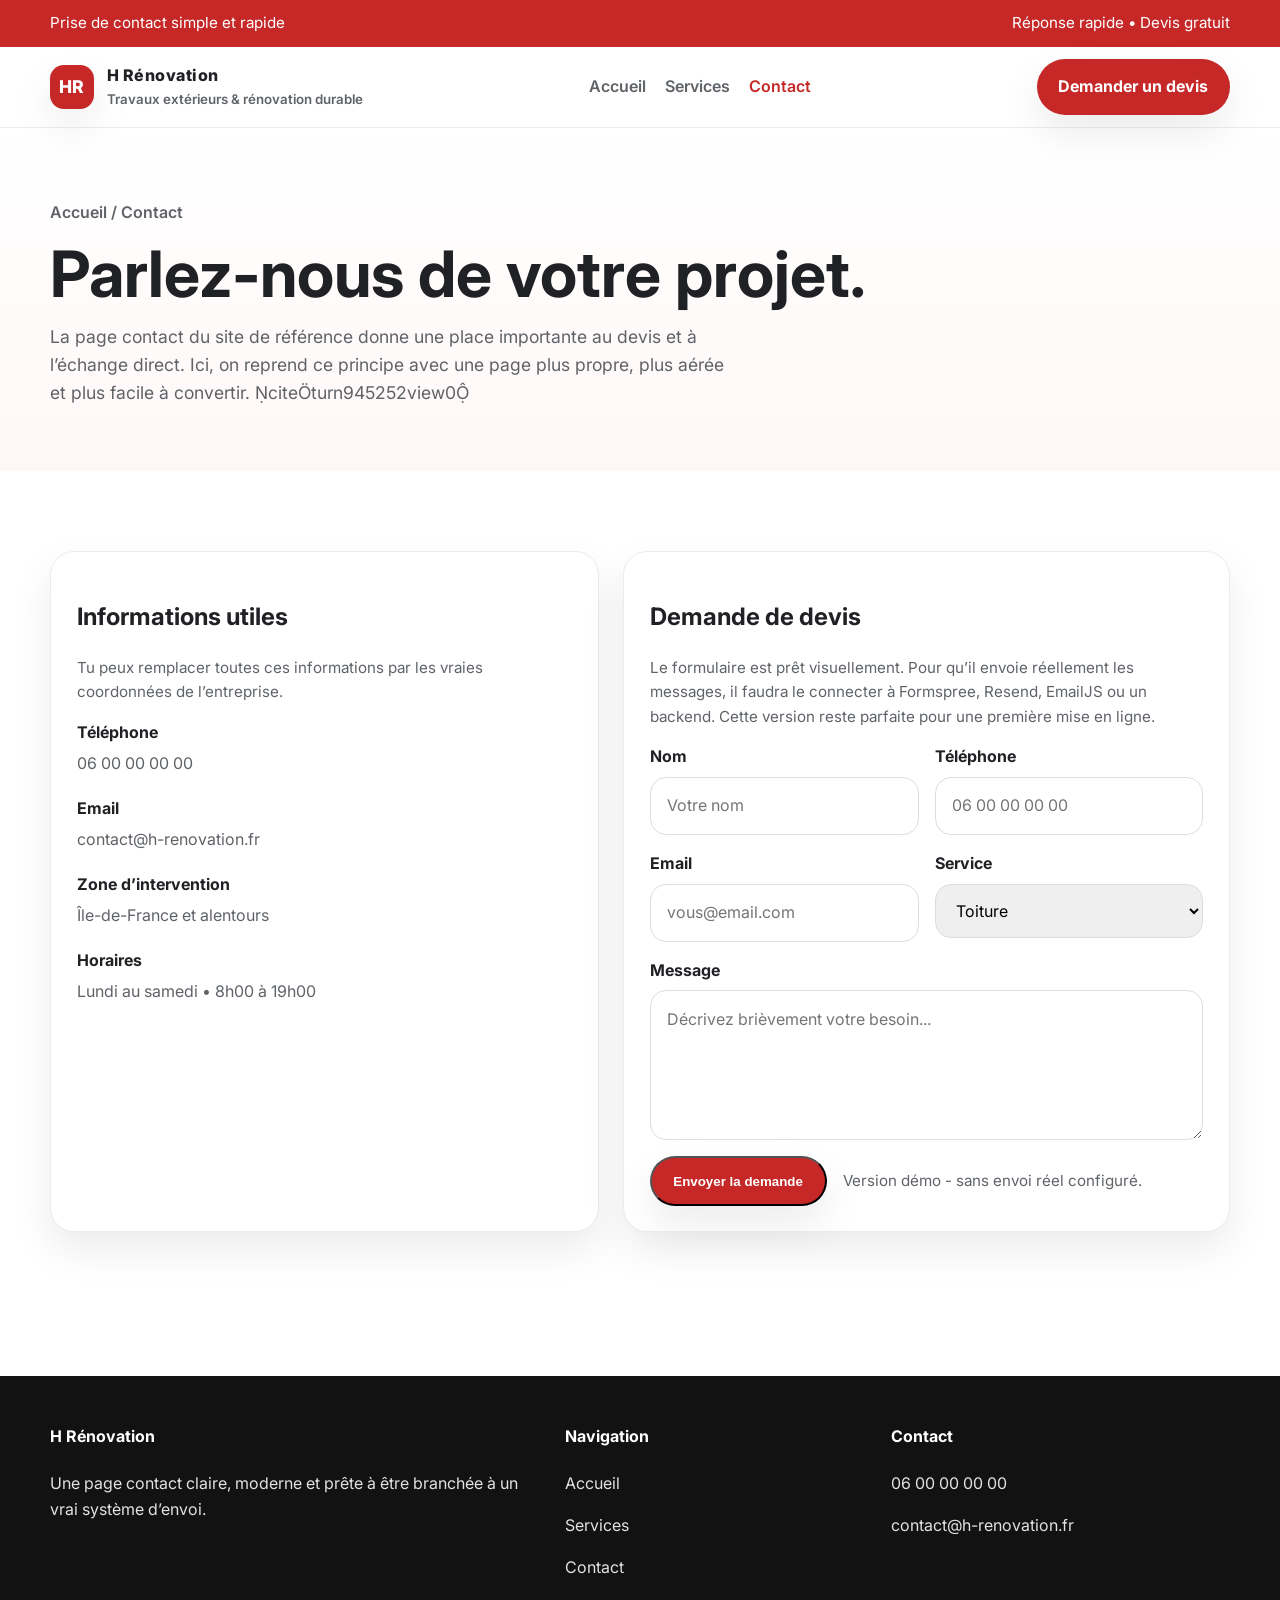
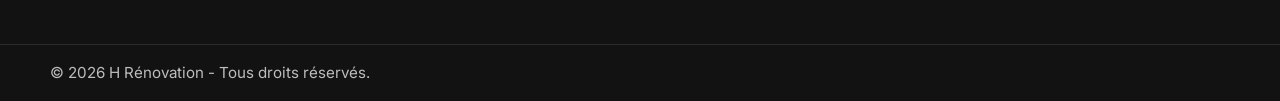
==== contact.html @ 1f2cc029 "Ajout du nouveau site vitrine" ====
<!DOCTYPE html>
<html lang="fr">
<head>
  <meta charset="UTF-8" />
  <meta name="viewport" content="width=device-width, initial-scale=1.0" />
  <title>H Rénovation | Contact</title>
  <meta name="description" content="Contactez H Rénovation pour obtenir un devis ou échanger sur votre projet." />
  <link rel="preconnect" href="https://fonts.googleapis.com">
  <link rel="preconnect" href="https://fonts.gstatic.com" crossorigin>
  <link href="https://fonts.googleapis.com/css2?family=Inter:wght@400;500;600;700;800&display=swap" rel="stylesheet">
  <link rel="stylesheet" href="style.css" />
</head>
<body>
  <div class="topbar">
    <div class="container topbar-inner">
      <span>Prise de contact simple et rapide</span>
      <span>Réponse rapide • Devis gratuit</span>
    </div>
  </div>

  <header class="site-header">
    <div class="container navbar">
      <a class="logo" href="index.html">
        <span class="logo-badge">HR</span>
        <span>
          H Rénovation
          <small>Travaux extérieurs & rénovation durable</small>
        </span>
      </a>
      <button class="menu-toggle" aria-label="Ouvrir le menu">☰</button>
      <nav class="nav-links">
        <a href="index.html">Accueil</a>
        <a href="services.html">Services</a>
        <a class="active" href="contact.html">Contact</a>
      </nav>
      <a class="btn nav-cta" href="contact.html">Demander un devis</a>
    </div>
  </header>

  <main>
    <section class="page-hero">
      <div class="container">
        <div class="breadcrumb">Accueil / Contact</div>
        <h1>Parlez-nous de votre projet.</h1>
        <p>La page contact du site de référence donne une place importante au devis et à l’échange direct. Ici, on reprend ce principe avec une page plus propre, plus aérée et plus facile à convertir. citeturn945252view0</p>
      </div>
    </section>

    <section class="section">
      <div class="container contact-layout">
        <div class="contact-card">
          <h2>Informations utiles</h2>
          <p class="note">Tu peux remplacer toutes ces informations par les vraies coordonnées de l’entreprise.</p>

          <div class="contact-item">
            <strong>Téléphone</strong>
            <a href="tel:+33600000000">06 00 00 00 00</a>
          </div>

          <div class="contact-item">
            <strong>Email</strong>
            <a href="mailto:contact@h-renovation.fr">contact@h-renovation.fr</a>
          </div>

          <div class="contact-item">
            <strong>Zone d’intervention</strong>
            <span>Île-de-France et alentours</span>
          </div>

          <div class="contact-item">
            <strong>Horaires</strong>
            <span>Lundi au samedi • 8h00 à 19h00</span>
          </div>
        </div>

        <div class="form-card">
          <h2>Demande de devis</h2>
          <p class="note">Le formulaire est prêt visuellement. Pour qu’il envoie réellement les messages, il faudra le connecter à Formspree, Resend, EmailJS ou un backend. Cette version reste parfaite pour une première mise en ligne. </p>

          <form>
            <div class="form-grid">
              <div class="form-group">
                <label for="nom">Nom</label>
                <input id="nom" type="text" placeholder="Votre nom" />
              </div>
              <div class="form-group">
                <label for="tel">Téléphone</label>
                <input id="tel" type="tel" placeholder="06 00 00 00 00" />
              </div>
              <div class="form-group">
                <label for="email">Email</label>
                <input id="email" type="email" placeholder="vous@email.com" />
              </div>
              <div class="form-group">
                <label for="service">Service</label>
                <select id="service">
                  <option>Toiture</option>
                  <option>Façade</option>
                  <option>Isolation</option>
                  <option>Autre demande</option>
                </select>
              </div>
              <div class="form-group full">
                <label for="message">Message</label>
                <textarea id="message" placeholder="Décrivez brièvement votre besoin..."></textarea>
              </div>
            </div>
            <div style="margin-top:1rem; display:flex; gap:1rem; align-items:center; flex-wrap:wrap;">
              <button class="btn" type="submit">Envoyer la demande</button>
              <span class="note">Version démo - sans envoi réel configuré.</span>
            </div>
          </form>
        </div>
      </div>
    </section>
  </main>

  <footer class="site-footer">
    <div class="container footer-grid">
      <div>
        <h4>H Rénovation</h4>
        <p>Une page contact claire, moderne et prête à être branchée à un vrai système d’envoi.</p>
      </div>
      <div>
        <h4>Navigation</h4>
        <p><a href="index.html">Accueil</a></p>
        <p><a href="services.html">Services</a></p>
        <p><a href="contact.html">Contact</a></p>
      </div>
      <div>
        <h4>Contact</h4>
        <p>06 00 00 00 00</p>
        <p>contact@h-renovation.fr</p>
      </div>
    </div>
    <div class="footer-bottom">
      <div class="container">© <span data-year></span> H Rénovation - Tous droits réservés.</div>
    </div>
  </footer>

  <script src="script.js"></script>
</body>
</html>
---- style.css ----
:root {
  --red: #c62828;
  --red-dark: #a61f1f;
  --red-soft: #fdecec;
  --white: #ffffff;
  --text: #202124;
  --muted: #5f6368;
  --border: #ececec;
  --shadow: 0 18px 40px rgba(0,0,0,0.08);
  --radius: 20px;
  --container: 1180px;
}

* { box-sizing: border-box; }
html { scroll-behavior: smooth; }
body {
  margin: 0;
  font-family: Inter, Arial, Helvetica, sans-serif;
  color: var(--text);
  background: var(--white);
  line-height: 1.6;
}

a { color: inherit; text-decoration: none; }
img { max-width: 100%; display: block; }

.container {
  width: min(var(--container), calc(100% - 2rem));
  margin: 0 auto;
}

.topbar {
  background: var(--red);
  color: #fff;
  font-size: 0.95rem;
}
.topbar-inner {
  display: flex;
  justify-content: space-between;
  gap: 1rem;
  padding: 0.7rem 0;
  flex-wrap: wrap;
}

.site-header {
  position: sticky;
  top: 0;
  z-index: 50;
  background: rgba(255,255,255,0.95);
  backdrop-filter: blur(10px);
  border-bottom: 1px solid var(--border);
}

.navbar {
  display: flex;
  align-items: center;
  justify-content: space-between;
  min-height: 80px;
  gap: 1rem;
}

.logo {
  display: flex;
  align-items: center;
  gap: 0.8rem;
  font-weight: 800;
  letter-spacing: 0.03em;
}
.logo-badge {
  width: 44px;
  height: 44px;
  border-radius: 14px;
  background: var(--red);
  color: #fff;
  display: grid;
  place-items: center;
  font-size: 1.1rem;
  box-shadow: var(--shadow);
}
.logo small {
  display: block;
  color: var(--muted);
  font-weight: 600;
  letter-spacing: normal;
}

.nav-links {
  display: flex;
  align-items: center;
  gap: 1.2rem;
}
.nav-links a {
  font-weight: 600;
  color: var(--muted);
}
.nav-links a.active,
.nav-links a:hover {
  color: var(--red);
}

.btn,
.btn-outline {
  display: inline-flex;
  align-items: center;
  justify-content: center;
  gap: 0.55rem;
  border-radius: 999px;
  padding: 0.95rem 1.35rem;
  font-weight: 700;
  transition: 0.25s ease;
}
.btn {
  background: var(--red);
  color: #fff;
  box-shadow: var(--shadow);
}
.btn:hover { background: var(--red-dark); transform: translateY(-1px); }
.btn-outline {
  border: 1px solid var(--red);
  color: var(--red);
  background: #fff;
}
.btn-outline:hover { background: var(--red-soft); }

.menu-toggle {
  display: none;
  border: 0;
  background: transparent;
  font-size: 1.6rem;
}

.hero {
  padding: 5.5rem 0 4rem;
  background:
    radial-gradient(circle at top right, rgba(198,40,40,0.12), transparent 25%),
    linear-gradient(180deg, #fff 0%, #fff7f7 100%);
}
.hero-grid {
  display: grid;
  grid-template-columns: 1.1fr 0.9fr;
  align-items: center;
  gap: 2rem;
}
.eyebrow {
  display: inline-flex;
  align-items: center;
  gap: 0.55rem;
  background: var(--red-soft);
  color: var(--red);
  border-radius: 999px;
  padding: 0.45rem 0.9rem;
  font-weight: 700;
  margin-bottom: 1rem;
}
.hero h1,
.page-hero h1 {
  font-size: clamp(2.3rem, 5vw, 4.2rem);
  line-height: 1.05;
  margin: 0 0 1rem;
}
.hero p,
.page-hero p {
  font-size: 1.1rem;
  color: var(--muted);
  margin: 0 0 1.5rem;
  max-width: 62ch;
}
.hero-actions { display: flex; gap: 1rem; flex-wrap: wrap; margin-bottom: 1.5rem; }
.hero-stats {
  display: grid;
  grid-template-columns: repeat(3, minmax(0,1fr));
  gap: 1rem;
  margin-top: 2rem;
}
.stat-card {
  background: #fff;
  border: 1px solid var(--border);
  padding: 1.2rem;
  border-radius: 18px;
  box-shadow: var(--shadow);
}
.stat-card strong { display: block; font-size: 1.5rem; color: var(--red); }
.stat-card span { color: var(--muted); font-size: 0.96rem; }

.hero-panel {
  background: #fff;
  border: 1px solid var(--border);
  border-radius: 28px;
  padding: 1.4rem;
  box-shadow: var(--shadow);
}
.hero-image {
  border-radius: 22px;
  min-height: 440px;
  background:
    linear-gradient(160deg, rgba(198,40,40,0.88), rgba(56,10,10,0.72)),
    url('https://images.unsplash.com/photo-1504307651254-35680f356dfd?auto=format&fit=crop&w=1200&q=80') center/cover;
  position: relative;
  overflow: hidden;
  display: flex;
  align-items: end;
  padding: 1.3rem;
}
.floating-note {
  background: rgba(255,255,255,0.92);
  border-radius: 18px;
  padding: 1rem 1.1rem;
  max-width: 300px;
}
.floating-note strong { display: block; margin-bottom: 0.25rem; }
.floating-note span { color: var(--muted); font-size: 0.95rem; }

.section { padding: 5rem 0; }
.section-head {
  display: flex;
  justify-content: space-between;
  align-items: end;
  gap: 1rem;
  margin-bottom: 2rem;
  flex-wrap: wrap;
}
.section-head h2 {
  font-size: clamp(1.8rem, 3vw, 2.7rem);
  margin: 0 0 0.4rem;
}
.section-head p { margin: 0; color: var(--muted); max-width: 60ch; }

.cards-3 {
  display: grid;
  grid-template-columns: repeat(3, minmax(0,1fr));
  gap: 1.4rem;
}
.card {
  background: #fff;
  border: 1px solid var(--border);
  border-radius: var(--radius);
  padding: 1.5rem;
  box-shadow: var(--shadow);
}
.card-icon {
  width: 54px;
  height: 54px;
  border-radius: 16px;
  display: grid;
  place-items: center;
  background: var(--red-soft);
  color: var(--red);
  font-size: 1.35rem;
  margin-bottom: 1rem;
}
.card h3 { margin: 0 0 0.7rem; }
.card p { margin: 0 0 1rem; color: var(--muted); }
.list {
  list-style: none;
  padding: 0;
  margin: 0;
}
.list li { padding: 0.35rem 0; color: var(--muted); }
.list li::before {
  content: "✓";
  color: var(--red);
  font-weight: 800;
  margin-right: 0.55rem;
}

.split {
  display: grid;
  grid-template-columns: 0.95fr 1.05fr;
  gap: 1.8rem;
  align-items: center;
}
.visual-box {
  min-height: 380px;
  border-radius: 28px;
  background:
    linear-gradient(150deg, rgba(198,40,40,0.16), rgba(198,40,40,0.04)),
    url('https://images.unsplash.com/photo-1517581177682-a085bb7ffb15?auto=format&fit=crop&w=1200&q=80') center/cover;
  box-shadow: var(--shadow);
}
.benefit-grid {
  display: grid;
  grid-template-columns: repeat(2, minmax(0,1fr));
  gap: 1rem;
  margin-top: 1.4rem;
}
.benefit {
  border: 1px solid var(--border);
  border-radius: 18px;
  padding: 1rem;
  background: #fff;
}
.benefit strong { display: block; margin-bottom: 0.35rem; }
.benefit span { color: var(--muted); }

.cta {
  padding: 4rem 0;
}
.cta-box {
  background: linear-gradient(135deg, var(--red), #8d1e1e);
  color: #fff;
  border-radius: 32px;
  padding: 2.2rem;
  display: flex;
  justify-content: space-between;
  gap: 1.2rem;
  align-items: center;
  flex-wrap: wrap;
  box-shadow: var(--shadow);
}
.cta-box p { margin: 0.5rem 0 0; color: rgba(255,255,255,0.88); }
.cta-box .btn-outline {
  border-color: rgba(255,255,255,0.45);
  color: #fff;
  background: transparent;
}
.cta-box .btn-outline:hover { background: rgba(255,255,255,0.1); }

.page-hero {
  padding: 4.5rem 0 2.5rem;
  background: linear-gradient(180deg, #fff, #fff7f7);
}
.breadcrumb {
  color: var(--muted);
  font-weight: 600;
  margin-bottom: 0.9rem;
}

.service-grid {
  display: grid;
  grid-template-columns: repeat(2, minmax(0,1fr));
  gap: 1.4rem;
}
.service-card {
  border: 1px solid var(--border);
  border-radius: 22px;
  overflow: hidden;
  background: #fff;
  box-shadow: var(--shadow);
}
.service-card .service-top {
  padding: 1.5rem;
  background: linear-gradient(180deg, #fff, #fff7f7);
  border-bottom: 1px solid var(--border);
}
.service-card .service-body { padding: 1.5rem; }
.service-chip {
  display: inline-block;
  color: var(--red);
  background: var(--red-soft);
  border-radius: 999px;
  padding: 0.35rem 0.7rem;
  font-size: 0.9rem;
  font-weight: 700;
  margin-bottom: 0.9rem;
}

.contact-layout {
  display: grid;
  grid-template-columns: 0.95fr 1.05fr;
  gap: 1.5rem;
}
.contact-card,
.form-card {
  background: #fff;
  border: 1px solid var(--border);
  border-radius: 24px;
  padding: 1.6rem;
  box-shadow: var(--shadow);
}
.contact-item { margin-bottom: 1.2rem; }
.contact-item strong { display: block; margin-bottom: 0.35rem; }
.contact-item span, .contact-item a { color: var(--muted); }
.form-grid {
  display: grid;
  grid-template-columns: repeat(2, minmax(0,1fr));
  gap: 1rem;
}
.form-group { display: flex; flex-direction: column; gap: 0.45rem; }
.form-group.full { grid-column: 1 / -1; }
label { font-weight: 700; }
input, textarea, select {
  width: 100%;
  padding: 0.95rem 1rem;
  border-radius: 16px;
  border: 1px solid #ddd;
  font: inherit;
  outline: none;
}
input:focus, textarea:focus, select:focus {
  border-color: var(--red);
  box-shadow: 0 0 0 4px rgba(198,40,40,0.08);
}
textarea { min-height: 150px; resize: vertical; }
.note {
  color: var(--muted);
  font-size: 0.95rem;
}

.site-footer {
  margin-top: 4rem;
  background: #121212;
  color: rgba(255,255,255,0.88);
}
.footer-grid {
  display: grid;
  grid-template-columns: 1.3fr 0.8fr 0.9fr;
  gap: 1.6rem;
  padding: 3rem 0;
}
.site-footer h4 { color: #fff; margin-top: 0; }
.site-footer a { color: rgba(255,255,255,0.88); }
.site-footer a:hover { color: #fff; }
.footer-bottom {
  border-top: 1px solid rgba(255,255,255,0.1);
  padding: 1rem 0;
  color: rgba(255,255,255,0.72);
  font-size: 0.95rem;
}

@media (max-width: 980px) {
  .hero-grid,
  .split,
  .contact-layout,
  .cards-3,
  .footer-grid,
  .service-grid {
    grid-template-columns: 1fr;
  }

  .nav-links {
    position: absolute;
    top: 80px;
    left: 1rem;
    right: 1rem;
    background: #fff;
    border: 1px solid var(--border);
    border-radius: 20px;
    box-shadow: var(--shadow);
    flex-direction: column;
    align-items: flex-start;
    padding: 1rem;
    display: none;
  }
  .nav-links.open { display: flex; }
  .menu-toggle { display: block; }
  .nav-cta { display: none; }
}

@media (max-width: 720px) {
  .hero-stats,
  .form-grid,
  .benefit-grid {
    grid-template-columns: 1fr;
  }

  .hero { padding-top: 4rem; }
  .section, .cta { padding: 3.2rem 0; }
  .hero-panel, .card, .contact-card, .form-card, .service-card { border-radius: 18px; }
}
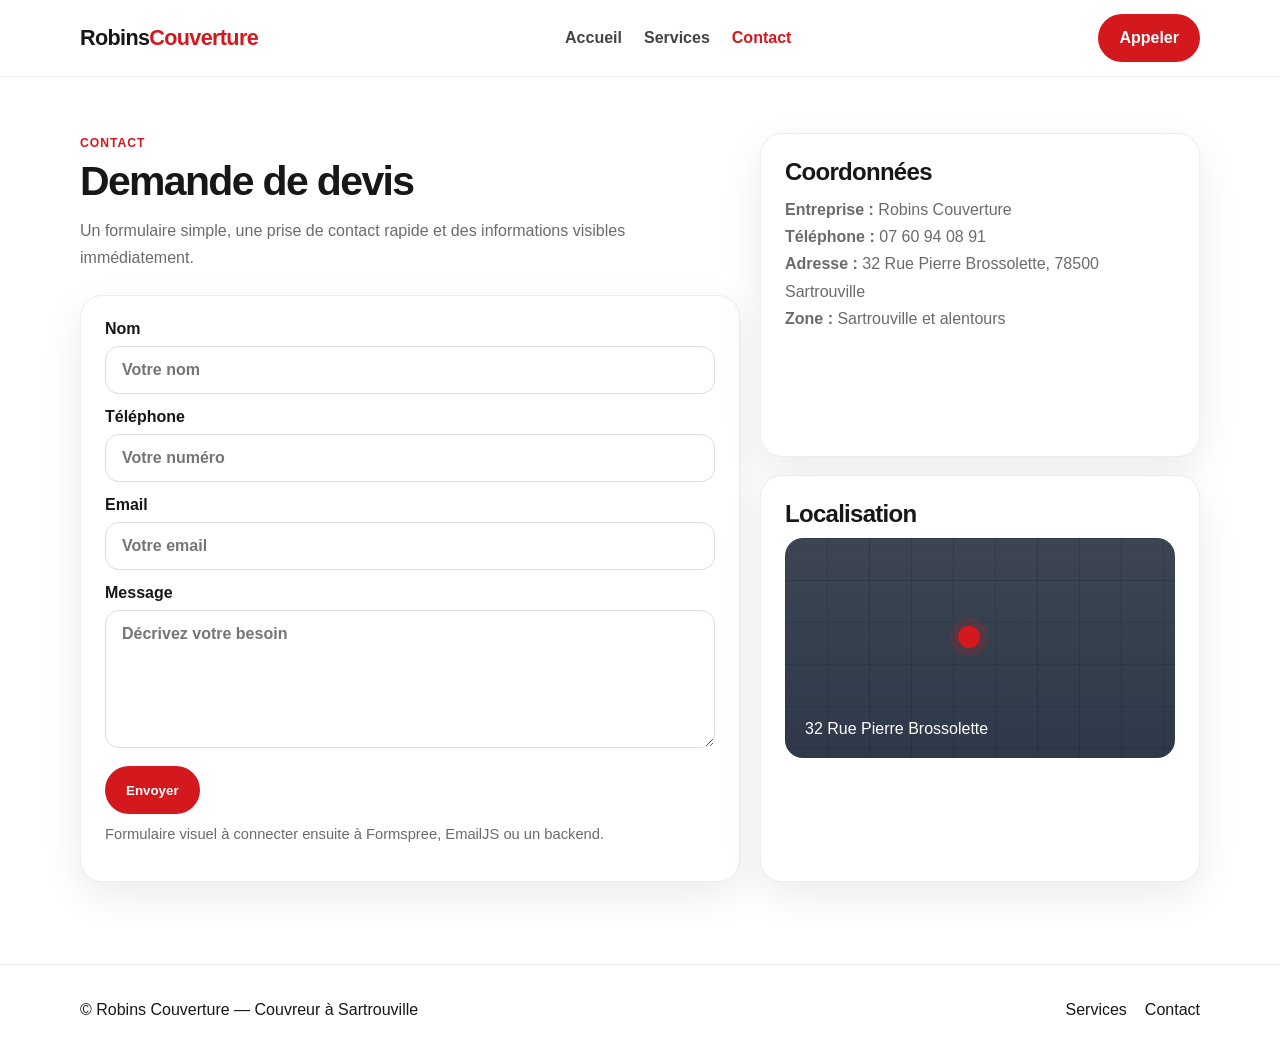
==== commit 912acb16: "Nouveau site Robins Couverture" ====
--- a/contact.html
+++ b/contact.html
@@ -3,141 +3,74 @@
 <head>
   <meta charset="UTF-8" />
   <meta name="viewport" content="width=device-width, initial-scale=1.0" />
-  <title>H Rénovation | Contact</title>
-  <meta name="description" content="Contactez H Rénovation pour obtenir un devis ou échanger sur votre projet." />
-  <link rel="preconnect" href="https://fonts.googleapis.com">
-  <link rel="preconnect" href="https://fonts.gstatic.com" crossorigin>
-  <link href="https://fonts.googleapis.com/css2?family=Inter:wght@400;500;600;700;800&display=swap" rel="stylesheet">
+  <title>Contact | Robins Couverture</title>
   <link rel="stylesheet" href="style.css" />
 </head>
 <body>
-  <div class="topbar">
-    <div class="container topbar-inner">
-      <span>Prise de contact simple et rapide</span>
-      <span>Réponse rapide • Devis gratuit</span>
-    </div>
-  </div>
-
-  <header class="site-header">
-    <div class="container navbar">
-      <a class="logo" href="index.html">
-        <span class="logo-badge">HR</span>
-        <span>
-          H Rénovation
-          <small>Travaux extérieurs & rénovation durable</small>
-        </span>
-      </a>
-      <button class="menu-toggle" aria-label="Ouvrir le menu">☰</button>
-      <nav class="nav-links">
+  <header class="topbar">
+    <div class="container nav">
+      <a class="brand" href="index.html">Robins<span>Couverture</span></a>
+      <nav>
         <a href="index.html">Accueil</a>
         <a href="services.html">Services</a>
-        <a class="active" href="contact.html">Contact</a>
+        <a href="contact.html" class="active">Contact</a>
       </nav>
-      <a class="btn nav-cta" href="contact.html">Demander un devis</a>
+      <a class="btn btn-red desktop-only" href="tel:0760940891">Appeler</a>
     </div>
   </header>
 
-  <main>
-    <section class="page-hero">
-      <div class="container">
-        <div class="breadcrumb">Accueil / Contact</div>
-        <h1>Parlez-nous de votre projet.</h1>
-        <p>La page contact du site de référence donne une place importante au devis et à l’échange direct. Ici, on reprend ce principe avec une page plus propre, plus aérée et plus facile à convertir. citeturn945252view0</p>
+  <main class="container section contact-grid">
+    <section>
+      <div class="section-heading narrow left">
+        <span class="eyebrow">Contact</span>
+        <h1>Demande de devis</h1>
+        <p>Un formulaire simple, une prise de contact rapide et des informations visibles immédiatement.</p>
       </div>
+
+      <form class="contact-form" onsubmit="return false;">
+        <label>Nom
+          <input type="text" placeholder="Votre nom" />
+        </label>
+        <label>Téléphone
+          <input type="tel" placeholder="Votre numéro" />
+        </label>
+        <label>Email
+          <input type="email" placeholder="Votre email" />
+        </label>
+        <label>Message
+          <textarea rows="6" placeholder="Décrivez votre besoin"></textarea>
+        </label>
+        <button class="btn btn-red" type="submit">Envoyer</button>
+        <p class="small-note">Formulaire visuel à connecter ensuite à Formspree, EmailJS ou un backend.</p>
+      </form>
     </section>
 
-    <section class="section">
-      <div class="container contact-layout">
-        <div class="contact-card">
-          <h2>Informations utiles</h2>
-          <p class="note">Tu peux remplacer toutes ces informations par les vraies coordonnées de l’entreprise.</p>
-
-          <div class="contact-item">
-            <strong>Téléphone</strong>
-            <a href="tel:+33600000000">06 00 00 00 00</a>
-          </div>
-
-          <div class="contact-item">
-            <strong>Email</strong>
-            <a href="mailto:contact@h-renovation.fr">contact@h-renovation.fr</a>
-          </div>
-
-          <div class="contact-item">
-            <strong>Zone d’intervention</strong>
-            <span>Île-de-France et alentours</span>
-          </div>
-
-          <div class="contact-item">
-            <strong>Horaires</strong>
-            <span>Lundi au samedi • 8h00 à 19h00</span>
-          </div>
-        </div>
-
-        <div class="form-card">
-          <h2>Demande de devis</h2>
-          <p class="note">Le formulaire est prêt visuellement. Pour qu’il envoie réellement les messages, il faudra le connecter à Formspree, Resend, EmailJS ou un backend. Cette version reste parfaite pour une première mise en ligne. </p>
-
-          <form>
-            <div class="form-grid">
-              <div class="form-group">
-                <label for="nom">Nom</label>
-                <input id="nom" type="text" placeholder="Votre nom" />
-              </div>
-              <div class="form-group">
-                <label for="tel">Téléphone</label>
-                <input id="tel" type="tel" placeholder="06 00 00 00 00" />
-              </div>
-              <div class="form-group">
-                <label for="email">Email</label>
-                <input id="email" type="email" placeholder="vous@email.com" />
-              </div>
-              <div class="form-group">
-                <label for="service">Service</label>
-                <select id="service">
-                  <option>Toiture</option>
-                  <option>Façade</option>
-                  <option>Isolation</option>
-                  <option>Autre demande</option>
-                </select>
-              </div>
-              <div class="form-group full">
-                <label for="message">Message</label>
-                <textarea id="message" placeholder="Décrivez brièvement votre besoin..."></textarea>
-              </div>
-            </div>
-            <div style="margin-top:1rem; display:flex; gap:1rem; align-items:center; flex-wrap:wrap;">
-              <button class="btn" type="submit">Envoyer la demande</button>
-              <span class="note">Version démo - sans envoi réel configuré.</span>
-            </div>
-          </form>
+    <aside class="contact-side">
+      <div class="contact-box">
+        <h2>Coordonnées</h2>
+        <p><strong>Entreprise :</strong> Robins Couverture</p>
+        <p><strong>Téléphone :</strong> <a href="tel:0760940891">07 60 94 08 91</a></p>
+        <p><strong>Adresse :</strong> 32 Rue Pierre Brossolette, 78500 Sartrouville</p>
+        <p><strong>Zone :</strong> Sartrouville et alentours</p>
+      </div>
+      <div class="contact-box map-box">
+        <h2>Localisation</h2>
+        <div class="fake-map">
+          <div class="map-pin"></div>
+          <span>32 Rue Pierre Brossolette</span>
         </div>
       </div>
-    </section>
+    </aside>
   </main>
 
-  <footer class="site-footer">
-    <div class="container footer-grid">
-      <div>
-        <h4>H Rénovation</h4>
-        <p>Une page contact claire, moderne et prête à être branchée à un vrai système d’envoi.</p>
-      </div>
-      <div>
-        <h4>Navigation</h4>
-        <p><a href="index.html">Accueil</a></p>
-        <p><a href="services.html">Services</a></p>
-        <p><a href="contact.html">Contact</a></p>
-      </div>
-      <div>
-        <h4>Contact</h4>
-        <p>06 00 00 00 00</p>
-        <p>contact@h-renovation.fr</p>
+  <footer class="footer">
+    <div class="container footer-inner">
+      <p>© Robins Couverture — Couvreur à Sartrouville</p>
+      <div class="footer-links">
+        <a href="services.html">Services</a>
+        <a href="contact.html">Contact</a>
       </div>
     </div>
-    <div class="footer-bottom">
-      <div class="container">© <span data-year></span> H Rénovation - Tous droits réservés.</div>
-    </div>
   </footer>
-
-  <script src="script.js"></script>
 </body>
 </html>
--- a/style.css
+++ b/style.css
@@ -1,459 +1,213 @@
-:root {
-  --red: #c62828;
-  --red-dark: #a61f1f;
-  --red-soft: #fdecec;
-  --white: #ffffff;
-  --text: #202124;
-  --muted: #5f6368;
-  --border: #ececec;
-  --shadow: 0 18px 40px rgba(0,0,0,0.08);
-  --radius: 20px;
-  --container: 1180px;
-}
-
-* { box-sizing: border-box; }
-html { scroll-behavior: smooth; }
-body {
-  margin: 0;
-  font-family: Inter, Arial, Helvetica, sans-serif;
-  color: var(--text);
-  background: var(--white);
-  line-height: 1.6;
-}
-
-a { color: inherit; text-decoration: none; }
-img { max-width: 100%; display: block; }
-
-.container {
-  width: min(var(--container), calc(100% - 2rem));
-  margin: 0 auto;
-}
-
-.topbar {
-  background: var(--red);
-  color: #fff;
-  font-size: 0.95rem;
-}
-.topbar-inner {
-  display: flex;
-  justify-content: space-between;
-  gap: 1rem;
-  padding: 0.7rem 0;
-  flex-wrap: wrap;
-}
-
-.site-header {
-  position: sticky;
-  top: 0;
-  z-index: 50;
-  background: rgba(255,255,255,0.95);
-  backdrop-filter: blur(10px);
-  border-bottom: 1px solid var(--border);
-}
-
-.navbar {
-  display: flex;
-  align-items: center;
-  justify-content: space-between;
-  min-height: 80px;
-  gap: 1rem;
-}
-
-.logo {
-  display: flex;
-  align-items: center;
-  gap: 0.8rem;
-  font-weight: 800;
-  letter-spacing: 0.03em;
-}
-.logo-badge {
-  width: 44px;
-  height: 44px;
-  border-radius: 14px;
-  background: var(--red);
-  color: #fff;
-  display: grid;
-  place-items: center;
-  font-size: 1.1rem;
-  box-shadow: var(--shadow);
-}
-.logo small {
-  display: block;
-  color: var(--muted);
-  font-weight: 600;
-  letter-spacing: normal;
-}
-
-.nav-links {
-  display: flex;
-  align-items: center;
-  gap: 1.2rem;
-}
-.nav-links a {
-  font-weight: 600;
-  color: var(--muted);
-}
-.nav-links a.active,
-.nav-links a:hover {
-  color: var(--red);
-}
-
-.btn,
-.btn-outline {
-  display: inline-flex;
-  align-items: center;
-  justify-content: center;
-  gap: 0.55rem;
-  border-radius: 999px;
-  padding: 0.95rem 1.35rem;
-  font-weight: 700;
-  transition: 0.25s ease;
-}
-.btn {
-  background: var(--red);
-  color: #fff;
-  box-shadow: var(--shadow);
-}
-.btn:hover { background: var(--red-dark); transform: translateY(-1px); }
-.btn-outline {
-  border: 1px solid var(--red);
-  color: var(--red);
-  background: #fff;
-}
-.btn-outline:hover { background: var(--red-soft); }
-
-.menu-toggle {
-  display: none;
-  border: 0;
-  background: transparent;
-  font-size: 1.6rem;
-}
-
-.hero {
-  padding: 5.5rem 0 4rem;
-  background:
-    radial-gradient(circle at top right, rgba(198,40,40,0.12), transparent 25%),
-    linear-gradient(180deg, #fff 0%, #fff7f7 100%);
-}
-.hero-grid {
-  display: grid;
-  grid-template-columns: 1.1fr 0.9fr;
-  align-items: center;
-  gap: 2rem;
-}
-.eyebrow {
-  display: inline-flex;
-  align-items: center;
-  gap: 0.55rem;
-  background: var(--red-soft);
-  color: var(--red);
-  border-radius: 999px;
-  padding: 0.45rem 0.9rem;
-  font-weight: 700;
-  margin-bottom: 1rem;
-}
-.hero h1,
-.page-hero h1 {
-  font-size: clamp(2.3rem, 5vw, 4.2rem);
-  line-height: 1.05;
-  margin: 0 0 1rem;
-}
-.hero p,
-.page-hero p {
-  font-size: 1.1rem;
-  color: var(--muted);
-  margin: 0 0 1.5rem;
-  max-width: 62ch;
-}
-.hero-actions { display: flex; gap: 1rem; flex-wrap: wrap; margin-bottom: 1.5rem; }
-.hero-stats {
-  display: grid;
-  grid-template-columns: repeat(3, minmax(0,1fr));
-  gap: 1rem;
-  margin-top: 2rem;
-}
-.stat-card {
-  background: #fff;
-  border: 1px solid var(--border);
-  padding: 1.2rem;
-  border-radius: 18px;
-  box-shadow: var(--shadow);
-}
-.stat-card strong { display: block; font-size: 1.5rem; color: var(--red); }
-.stat-card span { color: var(--muted); font-size: 0.96rem; }
-
-.hero-panel {
-  background: #fff;
-  border: 1px solid var(--border);
-  border-radius: 28px;
-  padding: 1.4rem;
-  box-shadow: var(--shadow);
-}
-.hero-image {
-  border-radius: 22px;
-  min-height: 440px;
-  background:
-    linear-gradient(160deg, rgba(198,40,40,0.88), rgba(56,10,10,0.72)),
-    url('https://images.unsplash.com/photo-1504307651254-35680f356dfd?auto=format&fit=crop&w=1200&q=80') center/cover;
-  position: relative;
-  overflow: hidden;
-  display: flex;
-  align-items: end;
-  padding: 1.3rem;
-}
-.floating-note {
-  background: rgba(255,255,255,0.92);
-  border-radius: 18px;
-  padding: 1rem 1.1rem;
-  max-width: 300px;
-}
-.floating-note strong { display: block; margin-bottom: 0.25rem; }
-.floating-note span { color: var(--muted); font-size: 0.95rem; }
-
-.section { padding: 5rem 0; }
-.section-head {
-  display: flex;
-  justify-content: space-between;
-  align-items: end;
-  gap: 1rem;
-  margin-bottom: 2rem;
-  flex-wrap: wrap;
-}
-.section-head h2 {
-  font-size: clamp(1.8rem, 3vw, 2.7rem);
-  margin: 0 0 0.4rem;
-}
-.section-head p { margin: 0; color: var(--muted); max-width: 60ch; }
-
-.cards-3 {
-  display: grid;
-  grid-template-columns: repeat(3, minmax(0,1fr));
-  gap: 1.4rem;
-}
-.card {
-  background: #fff;
-  border: 1px solid var(--border);
-  border-radius: var(--radius);
-  padding: 1.5rem;
-  box-shadow: var(--shadow);
-}
-.card-icon {
-  width: 54px;
-  height: 54px;
-  border-radius: 16px;
-  display: grid;
-  place-items: center;
-  background: var(--red-soft);
-  color: var(--red);
-  font-size: 1.35rem;
-  margin-bottom: 1rem;
-}
-.card h3 { margin: 0 0 0.7rem; }
-.card p { margin: 0 0 1rem; color: var(--muted); }
-.list {
-  list-style: none;
-  padding: 0;
-  margin: 0;
-}
-.list li { padding: 0.35rem 0; color: var(--muted); }
-.list li::before {
-  content: "✓";
-  color: var(--red);
-  font-weight: 800;
-  margin-right: 0.55rem;
-}
-
-.split {
-  display: grid;
-  grid-template-columns: 0.95fr 1.05fr;
-  gap: 1.8rem;
-  align-items: center;
-}
-.visual-box {
-  min-height: 380px;
-  border-radius: 28px;
-  background:
-    linear-gradient(150deg, rgba(198,40,40,0.16), rgba(198,40,40,0.04)),
-    url('https://images.unsplash.com/photo-1517581177682-a085bb7ffb15?auto=format&fit=crop&w=1200&q=80') center/cover;
-  box-shadow: var(--shadow);
-}
-.benefit-grid {
-  display: grid;
-  grid-template-columns: repeat(2, minmax(0,1fr));
-  gap: 1rem;
-  margin-top: 1.4rem;
-}
-.benefit {
-  border: 1px solid var(--border);
-  border-radius: 18px;
-  padding: 1rem;
-  background: #fff;
-}
-.benefit strong { display: block; margin-bottom: 0.35rem; }
-.benefit span { color: var(--muted); }
-
-.cta {
-  padding: 4rem 0;
-}
-.cta-box {
-  background: linear-gradient(135deg, var(--red), #8d1e1e);
-  color: #fff;
-  border-radius: 32px;
-  padding: 2.2rem;
-  display: flex;
-  justify-content: space-between;
-  gap: 1.2rem;
-  align-items: center;
-  flex-wrap: wrap;
-  box-shadow: var(--shadow);
-}
-.cta-box p { margin: 0.5rem 0 0; color: rgba(255,255,255,0.88); }
-.cta-box .btn-outline {
-  border-color: rgba(255,255,255,0.45);
-  color: #fff;
-  background: transparent;
-}
-.cta-box .btn-outline:hover { background: rgba(255,255,255,0.1); }
-
-.page-hero {
-  padding: 4.5rem 0 2.5rem;
-  background: linear-gradient(180deg, #fff, #fff7f7);
-}
-.breadcrumb {
-  color: var(--muted);
-  font-weight: 600;
-  margin-bottom: 0.9rem;
-}
-
-.service-grid {
-  display: grid;
-  grid-template-columns: repeat(2, minmax(0,1fr));
-  gap: 1.4rem;
-}
-.service-card {
-  border: 1px solid var(--border);
-  border-radius: 22px;
-  overflow: hidden;
-  background: #fff;
-  box-shadow: var(--shadow);
-}
-.service-card .service-top {
-  padding: 1.5rem;
-  background: linear-gradient(180deg, #fff, #fff7f7);
-  border-bottom: 1px solid var(--border);
-}
-.service-card .service-body { padding: 1.5rem; }
-.service-chip {
-  display: inline-block;
-  color: var(--red);
-  background: var(--red-soft);
-  border-radius: 999px;
-  padding: 0.35rem 0.7rem;
-  font-size: 0.9rem;
-  font-weight: 700;
-  margin-bottom: 0.9rem;
-}
-
-.contact-layout {
-  display: grid;
-  grid-template-columns: 0.95fr 1.05fr;
-  gap: 1.5rem;
-}
-.contact-card,
-.form-card {
-  background: #fff;
-  border: 1px solid var(--border);
-  border-radius: 24px;
-  padding: 1.6rem;
-  box-shadow: var(--shadow);
-}
-.contact-item { margin-bottom: 1.2rem; }
-.contact-item strong { display: block; margin-bottom: 0.35rem; }
-.contact-item span, .contact-item a { color: var(--muted); }
-.form-grid {
-  display: grid;
-  grid-template-columns: repeat(2, minmax(0,1fr));
-  gap: 1rem;
-}
-.form-group { display: flex; flex-direction: column; gap: 0.45rem; }
-.form-group.full { grid-column: 1 / -1; }
-label { font-weight: 700; }
-input, textarea, select {
-  width: 100%;
-  padding: 0.95rem 1rem;
-  border-radius: 16px;
-  border: 1px solid #ddd;
-  font: inherit;
-  outline: none;
-}
-input:focus, textarea:focus, select:focus {
-  border-color: var(--red);
-  box-shadow: 0 0 0 4px rgba(198,40,40,0.08);
-}
-textarea { min-height: 150px; resize: vertical; }
-.note {
-  color: var(--muted);
-  font-size: 0.95rem;
-}
-
-.site-footer {
-  margin-top: 4rem;
-  background: #121212;
-  color: rgba(255,255,255,0.88);
-}
-.footer-grid {
-  display: grid;
-  grid-template-columns: 1.3fr 0.8fr 0.9fr;
-  gap: 1.6rem;
-  padding: 3rem 0;
-}
-.site-footer h4 { color: #fff; margin-top: 0; }
-.site-footer a { color: rgba(255,255,255,0.88); }
-.site-footer a:hover { color: #fff; }
-.footer-bottom {
-  border-top: 1px solid rgba(255,255,255,0.1);
-  padding: 1rem 0;
-  color: rgba(255,255,255,0.72);
-  font-size: 0.95rem;
-}
-
-@media (max-width: 980px) {
-  .hero-grid,
-  .split,
-  .contact-layout,
-  .cards-3,
-  .footer-grid,
-  .service-grid {
-    grid-template-columns: 1fr;
-  }
-
-  .nav-links {
-    position: absolute;
-    top: 80px;
-    left: 1rem;
-    right: 1rem;
-    background: #fff;
-    border: 1px solid var(--border);
-    border-radius: 20px;
-    box-shadow: var(--shadow);
-    flex-direction: column;
-    align-items: flex-start;
-    padding: 1rem;
-    display: none;
-  }
-  .nav-links.open { display: flex; }
-  .menu-toggle { display: block; }
-  .nav-cta { display: none; }
-}
-
-@media (max-width: 720px) {
-  .hero-stats,
-  .form-grid,
-  .benefit-grid {
-    grid-template-columns: 1fr;
-  }
-
-  .hero { padding-top: 4rem; }
-  .section, .cta { padding: 3.2rem 0; }
-  .hero-panel, .card, .contact-card, .form-card, .service-card { border-radius: 18px; }
-}
+:root{
+  --red:#d3181e;
+  --red-dark:#b51217;
+  --text:#171717;
+  --muted:#6b6b6b;
+  --line:#ececec;
+  --bg:#ffffff;
+  --soft:#f7f7f8;
+  --shadow:0 14px 40px rgba(0,0,0,.08);
+  --radius:22px;
+}
+*{box-sizing:border-box}
+html{scroll-behavior:smooth}
+body{
+  margin:0;
+  font-family:Inter,Arial,Helvetica,sans-serif;
+  color:var(--text);
+  background:var(--bg);
+}
+a{text-decoration:none;color:inherit}
+.container{width:min(1120px,calc(100% - 32px));margin:0 auto}
+.topbar{
+  position:sticky;top:0;z-index:20;
+  background:rgba(255,255,255,.92);
+  border-bottom:1px solid rgba(0,0,0,.06);
+  backdrop-filter:blur(10px);
+}
+.nav{
+  min-height:76px;
+  display:flex;align-items:center;justify-content:space-between;gap:18px;
+}
+.brand{font-size:1.35rem;font-weight:800;letter-spacing:-.03em}
+.brand span{color:var(--red)}
+nav{display:flex;gap:22px;align-items:center}
+nav a{color:#444;font-weight:600}
+nav a.active, nav a:hover{color:var(--red)}
+.btn{
+  display:inline-flex;align-items:center;justify-content:center;
+  min-height:48px;padding:0 20px;border-radius:999px;font-weight:700;
+  transition:.2s ease; border:1px solid transparent;
+}
+.btn-red{background:var(--red);color:#fff}
+.btn-red:hover{background:var(--red-dark)}
+.btn-light{background:#fff;color:var(--text)}
+.btn-outline-light{border-color:rgba(255,255,255,.55);color:#fff}
+.hero-card{padding:28px 0 12px}
+.hero-grid{
+  display:grid;
+  grid-template-columns:1.6fr 1fr;
+  grid-template-rows:220px 160px;
+  gap:10px;
+  margin-bottom:18px;
+}
+.tile{
+  border-radius:var(--radius);
+  overflow:hidden;
+  position:relative;
+  background:linear-gradient(135deg,#f0f0f0,#d9d9d9);
+  box-shadow:var(--shadow);
+}
+.big{grid-row:1 / span 2}
+.red-roof{
+  background:
+    linear-gradient(180deg, rgba(0,0,0,.05), rgba(0,0,0,.45)),
+    linear-gradient(145deg, #f2f2f2 10%, #ffffff 28%, #c51417 28%, #c51417 40%, #8f1012 41%, #d31b1f 55%, #f2f2f2 56%);
+  background-size:cover;
+}
+.map-tile{
+  background:
+    linear-gradient(rgba(6,17,32,.8), rgba(10,22,42,.9)),
+    radial-gradient(circle at 20% 20%, #1f4068 0, transparent 30%);
+}
+.map-tile::before{
+  content:"";
+  position:absolute; inset:0;
+  background-image:
+    linear-gradient(90deg, rgba(69,115,162,.3) 1px, transparent 1px),
+    linear-gradient(rgba(69,115,162,.25) 1px, transparent 1px);
+  background-size:46px 46px;
+  opacity:.55;
+}
+.facade-tile{
+  background:
+    linear-gradient(180deg, rgba(0,0,0,.1), rgba(0,0,0,.45)),
+    linear-gradient(120deg,#d7d0c5 0 34%, #9f785f 34% 38%, #efe3d4 38% 65%, #7c5d49 65% 69%, #d8cab8 69%);
+}
+.tile-overlay{
+  position:absolute; left:0; right:0; bottom:0;
+  display:flex; align-items:flex-end; justify-content:space-between;
+  padding:20px; color:#fff;
+  background:linear-gradient(180deg, transparent, rgba(0,0,0,.55));
+}
+.chip{
+  display:inline-flex; align-items:center;
+  background:rgba(255,255,255,.14);
+  border:1px solid rgba(255,255,255,.25);
+  color:#fff; padding:8px 12px; border-radius:999px; font-size:.9rem;
+}
+.map-label{
+  position:absolute; left:20px; top:18px; color:#fff; font-weight:700; z-index:2;
+}
+.map-pin{
+  position:absolute; right:30px; top:50%; transform:translateY(-50%);
+  width:22px; height:22px; background:var(--red); border-radius:50%;
+  box-shadow:0 0 0 8px rgba(211,24,30,.18);
+  z-index:2;
+}
+.business-card{
+  background:#fff;
+  border:1px solid var(--line);
+  border-radius:var(--radius);
+  padding:28px;
+  box-shadow:var(--shadow);
+}
+.business-card h1{margin:0 0 12px;font-size:clamp(1.8rem,3.5vw,3rem);line-height:1.08;letter-spacing:-.04em}
+.rating-line{
+  display:flex;align-items:center;gap:10px;flex-wrap:wrap;
+  margin-bottom:6px;font-size:1rem;
+}
+.score{font-weight:700}
+.stars{color:#f0b90b; letter-spacing:2px}
+.reviews{color:#1d4ed8;font-weight:600}
+.tagline{color:var(--muted);margin:0 0 18px}
+.action-row{display:flex;flex-wrap:wrap;gap:12px;margin-bottom:22px}
+.pill-btn{
+  min-height:48px;padding:0 18px;border-radius:999px;
+  display:inline-flex;align-items:center;justify-content:center;
+  border:1px solid var(--line); background:#fff; font-weight:700;
+}
+.pill-btn:hover{border-color:#d8d8d8; transform:translateY(-1px)}
+.pill-btn.phone{background:var(--red); color:#fff; border-color:var(--red)}
+.info-list p{margin:0 0 10px;font-size:1.03rem}
+.section{padding:56px 0}
+.section-heading{max-width:760px;margin:0 auto 28px;text-align:center}
+.section-heading.left{text-align:left;margin:0 0 24px}
+.section-heading.narrow{max-width:740px}
+.eyebrow{
+  display:inline-block; color:var(--red); font-weight:800;
+  text-transform:uppercase; letter-spacing:.08em; font-size:.76rem; margin-bottom:8px;
+}
+.eyebrow.light{color:#ffd9da}
+.section-heading h2,
+.section-heading h1{margin:0 0 12px; font-size:clamp(1.8rem,3.2vw,2.7rem); letter-spacing:-.04em}
+.section-heading p{margin:0; color:var(--muted); line-height:1.7}
+.feature-grid{
+  display:grid; grid-template-columns:repeat(3,1fr); gap:18px;
+}
+.feature-card, .service-card, .contact-box{
+  background:#fff; border:1px solid var(--line); border-radius:22px; padding:24px; box-shadow:var(--shadow);
+}
+.feature-card h3, .service-card h2, .contact-box h2{margin:0 0 10px; letter-spacing:-.03em}
+.feature-card p, .service-card p, .contact-box p{margin:0; color:var(--muted); line-height:1.7}
+.cta-band{
+  background:linear-gradient(135deg, #cf181d, #8f1115);
+  color:#fff;
+  padding:44px 0;
+}
+.cta-inner{
+  display:flex; align-items:center; justify-content:space-between; gap:20px;
+}
+.cta-inner h2{margin:0; font-size:clamp(1.5rem,3vw,2.4rem); letter-spacing:-.04em}
+.cta-actions{display:flex; gap:12px; flex-wrap:wrap}
+.service-list{
+  display:grid; grid-template-columns:repeat(2,1fr); gap:18px;
+}
+.service-card.highlight{
+  background:linear-gradient(180deg,#fff,#fff6f6);
+  border-color:#f3d3d4;
+}
+.contact-grid{
+  display:grid; grid-template-columns:1.2fr .8fr; gap:20px;
+}
+.contact-form{
+  background:#fff; border:1px solid var(--line); border-radius:22px; padding:24px; box-shadow:var(--shadow);
+}
+.contact-form label{
+  display:block; font-weight:700; margin-bottom:14px;
+}
+.contact-form input, .contact-form textarea{
+  width:100%; margin-top:8px; border:1px solid #ddd; border-radius:14px;
+  padding:14px 16px; font:inherit; outline:none; background:#fff;
+}
+.contact-form input:focus, .contact-form textarea:focus{border-color:#ef9da0; box-shadow:0 0 0 4px rgba(211,24,30,.08)}
+.small-note{font-size:.92rem; color:var(--muted); margin-top:12px}
+.contact-side{display:grid; gap:18px}
+.fake-map{
+  position:relative; min-height:220px; border-radius:18px; overflow:hidden;
+  background:
+    linear-gradient(rgba(6,17,32,.78), rgba(10,22,42,.85)),
+    linear-gradient(90deg, rgba(69,115,162,.3) 1px, transparent 1px),
+    linear-gradient(rgba(69,115,162,.25) 1px, transparent 1px);
+  background-size:auto,42px 42px,42px 42px;
+  color:#fff;
+  display:flex; align-items:flex-end; padding:20px;
+}
+.fake-map .map-pin{right:50%; top:45%}
+.footer{border-top:1px solid var(--line); padding:20px 0; margin-top:26px}
+.footer-inner{display:flex;align-items:center;justify-content:space-between;gap:16px}
+.footer-links{display:flex;gap:18px}
+@media (max-width: 900px){
+  .hero-grid{grid-template-columns:1fr; grid-template-rows:220px 150px 150px}
+  .big{grid-row:auto}
+  .feature-grid, .service-list, .contact-grid{grid-template-columns:1fr}
+  .cta-inner, .footer-inner, .nav{flex-direction:column; align-items:flex-start}
+  nav{flex-wrap:wrap}
+}
+@media (max-width: 640px){
+  .desktop-only{display:none}
+  .container{width:min(100% - 22px, 1120px)}
+  .business-card{padding:22px}
+  .action-row{gap:10px}
+  .pill-btn{width:100%}
+}
